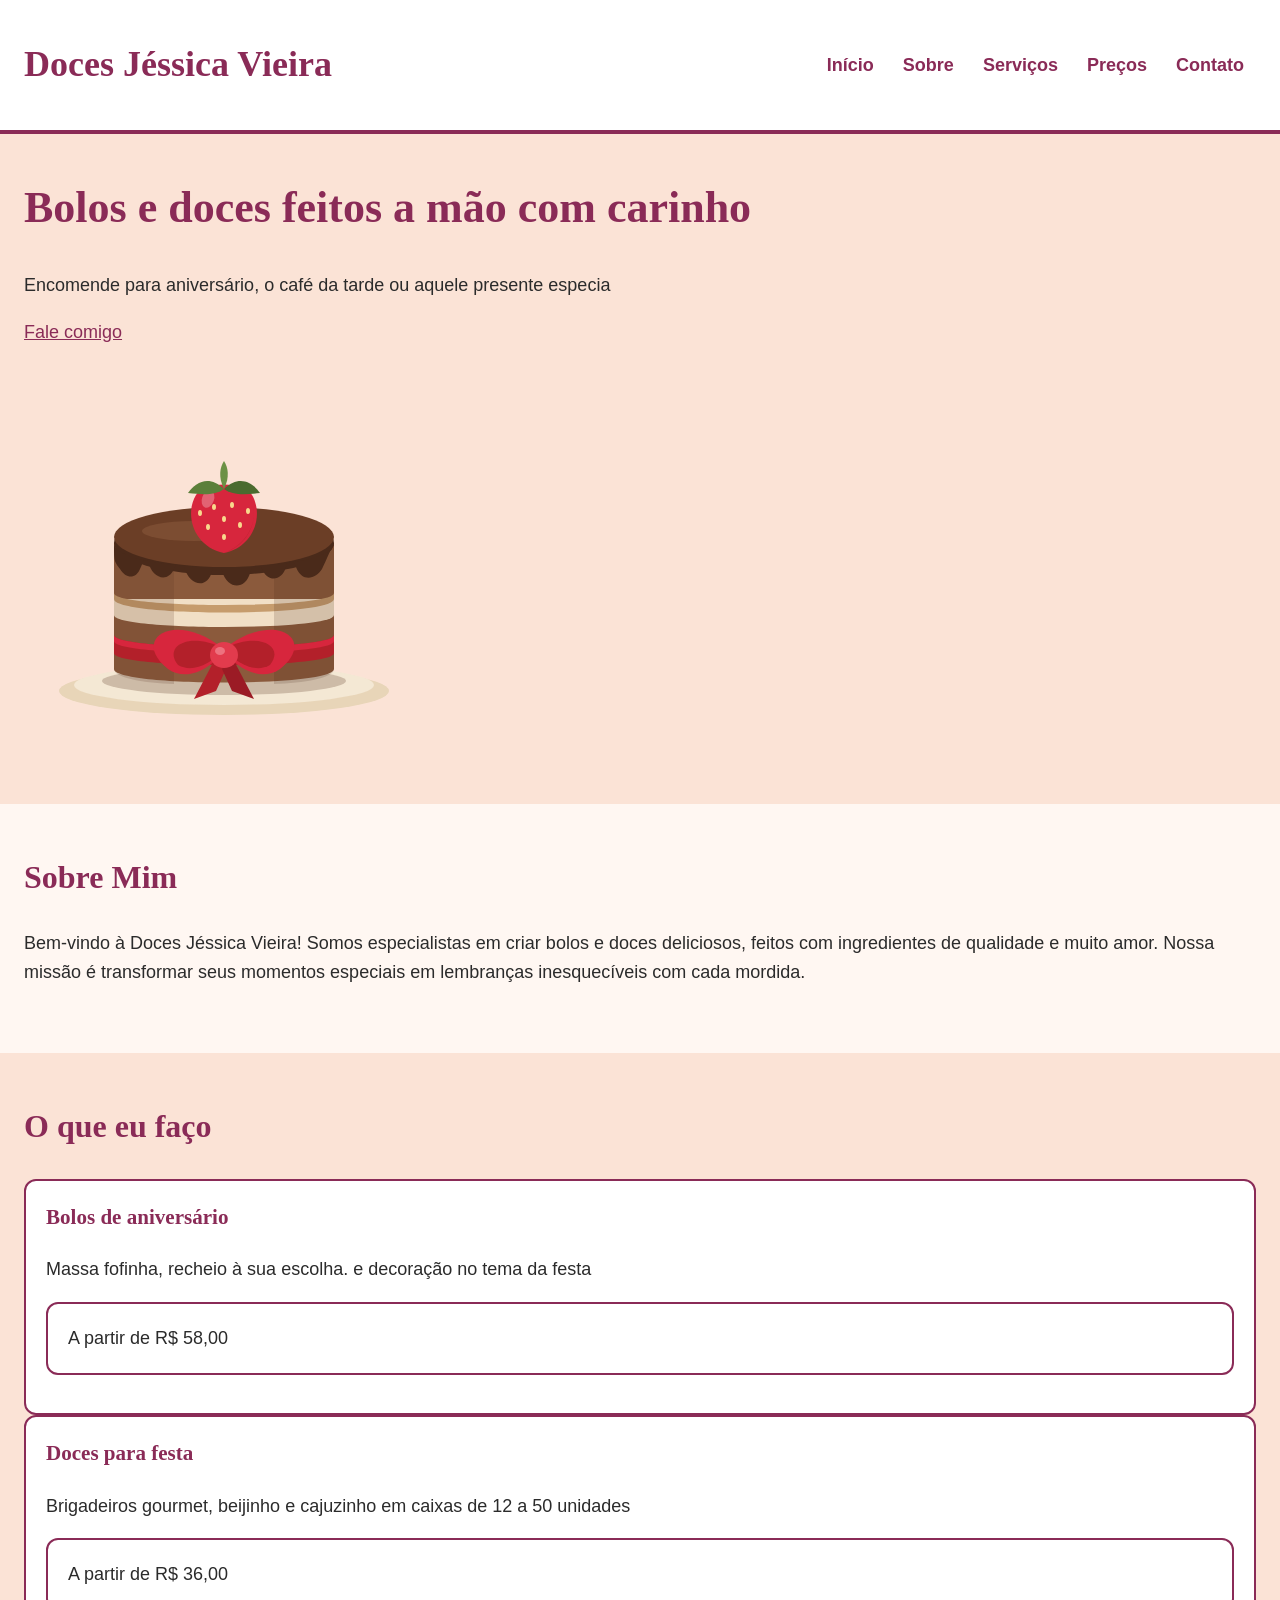
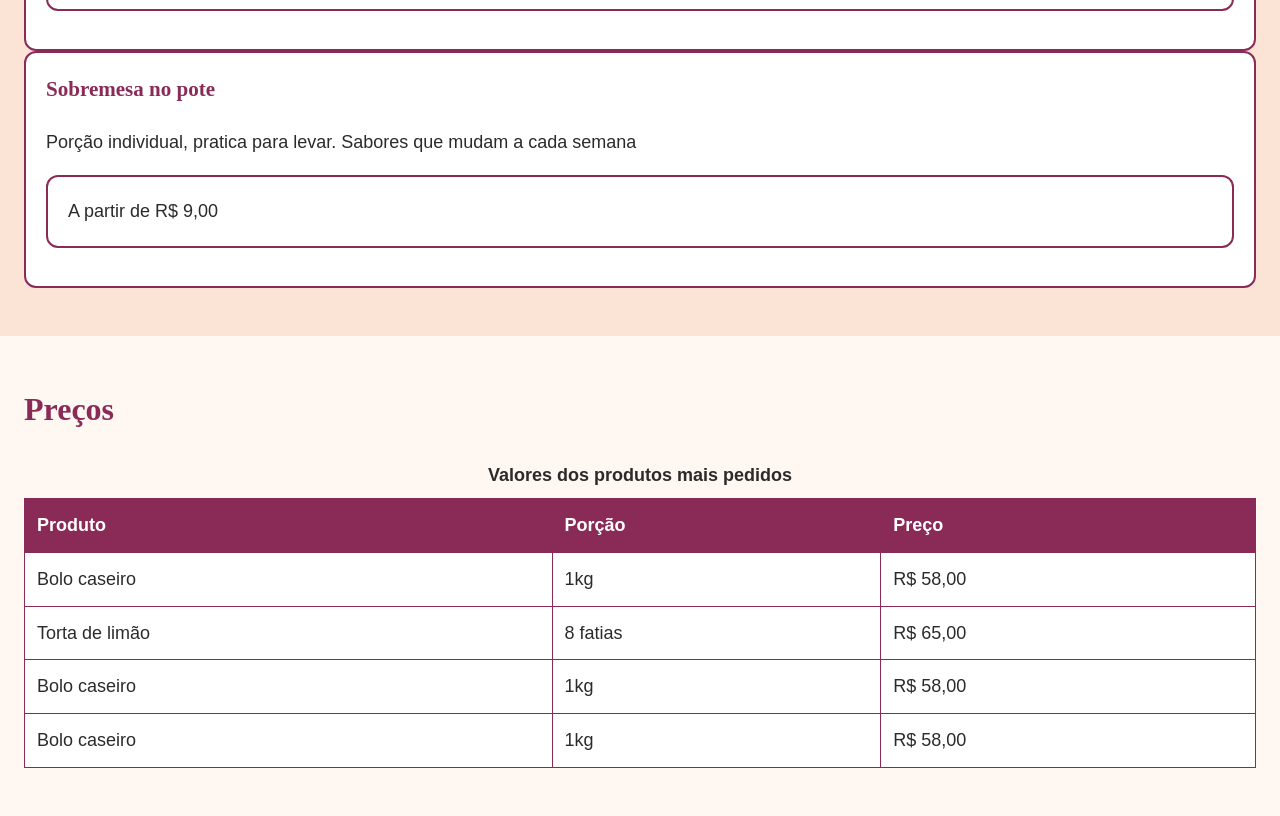
==== Doces_JéssicaVieira.html @ 3c29eb93 "feat: pagina Doces Jessica Vieira" ====
<!DOCTYPE html>
<html lang="pt-br">
<head>
    <meta charset="UTF-8">
    <meta name="viewport" content="width=device-width, initial-scale=1.0">
    <title>Document</title>
    <link rel="stylesheet" href="style2.css">
</head>
<body>
    <header>
        <h1>Doces Jéssica Vieira</h1>
        <nav>
            <a href="#home">Início</a>
            <a href="#sobre">Sobre</a>
            <a href="#serviços">Serviços</a>
            <a href="#preços">Preços</a>
            <a href="#contato">Contato</a>
        </nav>
    </header>

    <main>
        <section id="inicio" class= "banner">
            <div class="conteúdo"></div>
                <div class="banner-texto">
                    <h1>Bolos e doces feitos a mão com carinho </h1>
                    <p>Encomende para aniversário, o café da tarde ou aquele presente especia</p>
                    <a class="botão" href="#contato">Fale comigo</a>
                </div>  
                
                <div class="banner-imagem">
                    <img src="assets/assets/Bolo.svg" alt="Bolo de chocolate com morango e laço vermelho" width="400" height="400">
                </div>
        </section>    

        <section id="sobre">
            <div class ="conteúdo">
            <h2>Sobre Mim</h2>
            <p>Bem-vindo à Doces Jéssica Vieira! Somos especialistas em criar bolos e doces deliciosos, feitos com ingredientes de qualidade e muito amor. Nossa missão é transformar seus momentos especiais em lembranças inesquecíveis com cada mordida.</p>
            </div>
        </section>
            
        <section id="serviços" class="banner">
            <div class="conteúdo">
                <h2>O que eu faço</h2>
                <class="card">
                    <article class="card">
                        <h3>Bolos de aniversário</h3>
                        <p>Massa fofinha, recheio à sua escolha. e decoração no tema da festa</p>
                        <p class="card preço">A partir de R$ 58,00</p>
                    </article>

                    <article class="card">
                        <h3>Doces para festa</h3>
                        <p>Brigadeiros gourmet, beijinho e cajuzinho em caixas de 12 a 50 unidades</p>
                         <p class="card preço">A partir de R$ 36,00</p>
                    </article>
                    <article class="card">
                        <h3>Sobremesa no pote</h3>
                        <p>Porção individual, pratica para levar. Sabores que mudam a cada semana</p>
                        <p class="card preço">A partir de R$ 9,00</p>
                    </article>
            </div>         
        </section>
        
        <section id="preços">
            <div class = "conteúdo">
                <h2>Preços</h2>
                <table class ="tabela">
                    <caption> Valores dos produtos mais pedidos</caption>
                    <thead>
                        <tr>
                            <th scope="col">Produto</th>
                            <th scope="col">Porção</th>
                            <th scope="col">Preço</th>
                        </tr>
                    </thead>
                    <tbody>
                        <tr>
                            <td>Bolo caseiro</td>
                            <td>1kg</td>
                            <td>R$ 58,00</td>
                </tr>
                <tr>
                    <td>Torta de limão</td>
                    <td>8 fatias</td>
                    <td>R$ 65,00</td>
                </tr>
                <tr>
                    <td>Bolo caseiro</td>
                    <td>1kg</td>
                    <td>R$ 58,00</td>
                </tr>
                <tr>
                    <td>Bolo caseiro</td>
                    <td>1kg</td>
                    <td>R$ 58,00</td>
                </tr>
        </section>
        
</body>
</html>
---- style2.css ----
/* ---------- AULA 5: tags (cores e fonte da página) ---------- */
        body {
            margin: 0px;
            font-family: Arial, Helvetica, sans-serif;
            font-size: 18px;
            line-height: 1.6;
            color: #2b2b2b;
            background-color: #fff7f2;
        }

        h1, h2, h3, .logo {
            font-family: Georgia, "Times New Roman", serif;
            color: #8a2b57;
        }

        h2 {
            font-size: 32px;
            margin-top: 0;
        }

        a {
            color: #8a2b57;
        }

        img {
            max-width: 100%;   /* a imagem nunca passa da largura da tela */
            height: auto;
        }

        section {
            padding: 48px 24px;
        }

        /* guarda o conteúdo num bloco centralizado */
        .conteudo {
            max-width: 1000px;
            margin: 0 auto;
        }

        /* ---------- AULA 5: classes do topo e do banner ---------- */
        header {
            background-color: #ffffff;
            border-bottom: 4px solid #8a2b57;
            padding: 12px 24px;
            display: flex;
            flex-wrap: wrap;
            justify-content: space-between;
            align-items: center;
            gap: 8px;
        }

        .logo {
            font-size: 28px;
            font-weight: bold;
            margin: 0;
        }

        nav a {
            display: inline-block;
            padding: 8px 12px;
            text-decoration: none;
            font-weight: bold;
        }

        nav a:hover {
            background-color: #8a2b57;
            color: #ffffff;
        }

        .banner {
            background-color: #fbe3d6;
        }

        .banner .conteudo {
            display: flex;
            flex-wrap: wrap;
            align-items: center;
            gap: 32px;
        }

        .banner-texto {
            flex: 1 1 320px;
        }

        .banner-imagem {
            flex: 1 1 320px;
        }

        .banner h1 {
            font-size: 44px;
            line-height: 1.2;
            margin-top: 0;
        }
 .botao {
            display: inline-block;
            background-color: #8a2b57;
            color: #ffffff;
            padding: 12px 28px;
            border-radius: 30px;
            text-decoration: none;
            font-weight: bold;
            border: none;
            font-size: 18px;
            cursor: pointer;
        }

        .botao:hover {
            background-color: #5e1a3b;
        }

        .cards {
            display: flex;
            flex-wrap: wrap;
            gap: 20px;
        }

        .card {
            flex: 1 1 250px;
            background-color: #ffffff;
            border: 2px solid #8a2b57;
            border-radius: 12px;
            padding: 20px;
        }

        .card h3 {
            margin-top: 0;
        }

        .card-preco {
            font-weight: bold;
            color: #8a2b57;
        }

        /* ---------- AULA 6: tabela de preços ---------- */
        .tabela {
            width: 100%;
            border-collapse: collapse;
            background-color: #ffffff;
        }

        .tabela th {
            background-color: #8a2b57;
            color: #ffffff;
            text-align: left;
        }

        .tabela th,
        .tabela td {
            padding: 12px;
            border: 1px solid #8a2b57;
        }

        .tabela td:last-child {
            white-space: nowrap;   /* o preço não quebra de linha */
        }

        .tabela tbody tr:hover {
            background-color: #fbe3d6;
        }

        .tabela caption {
            text-align: center;
            padding-bottom: 8px;
            font-weight: bold;
        }
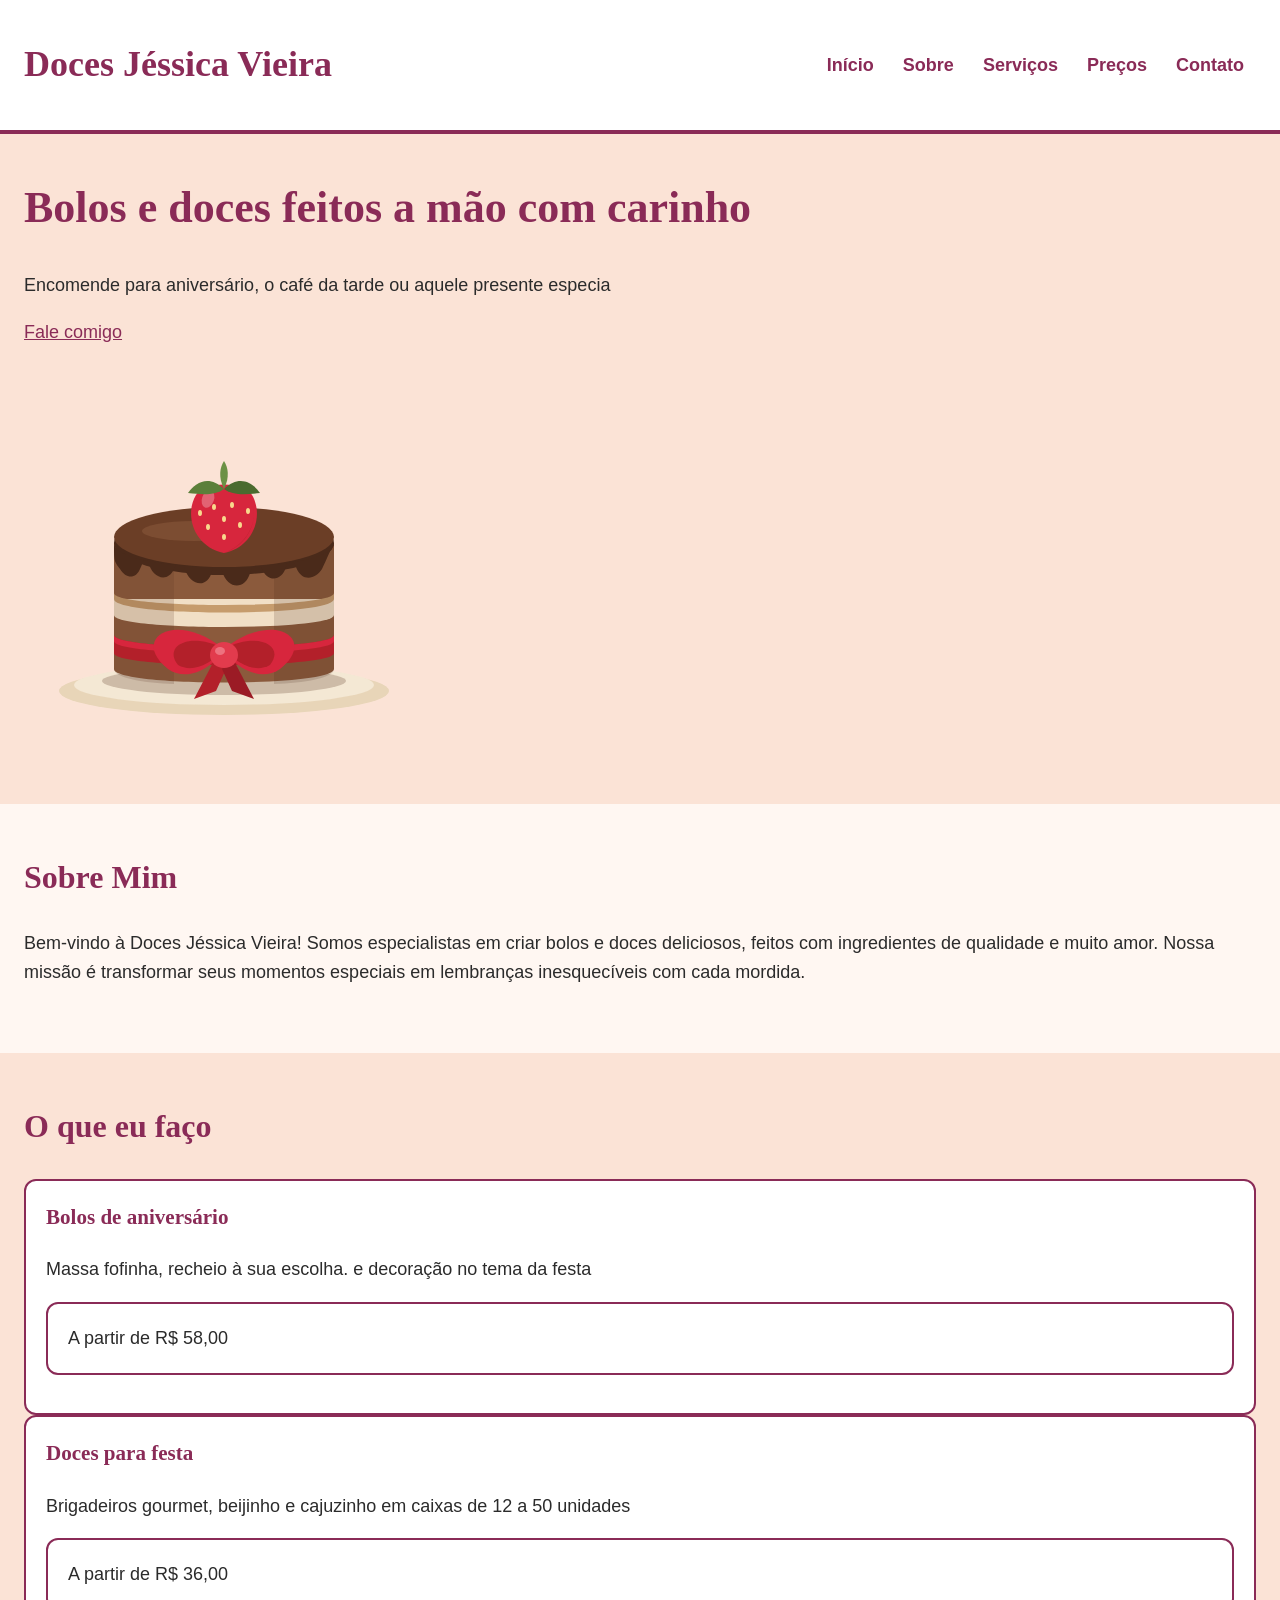
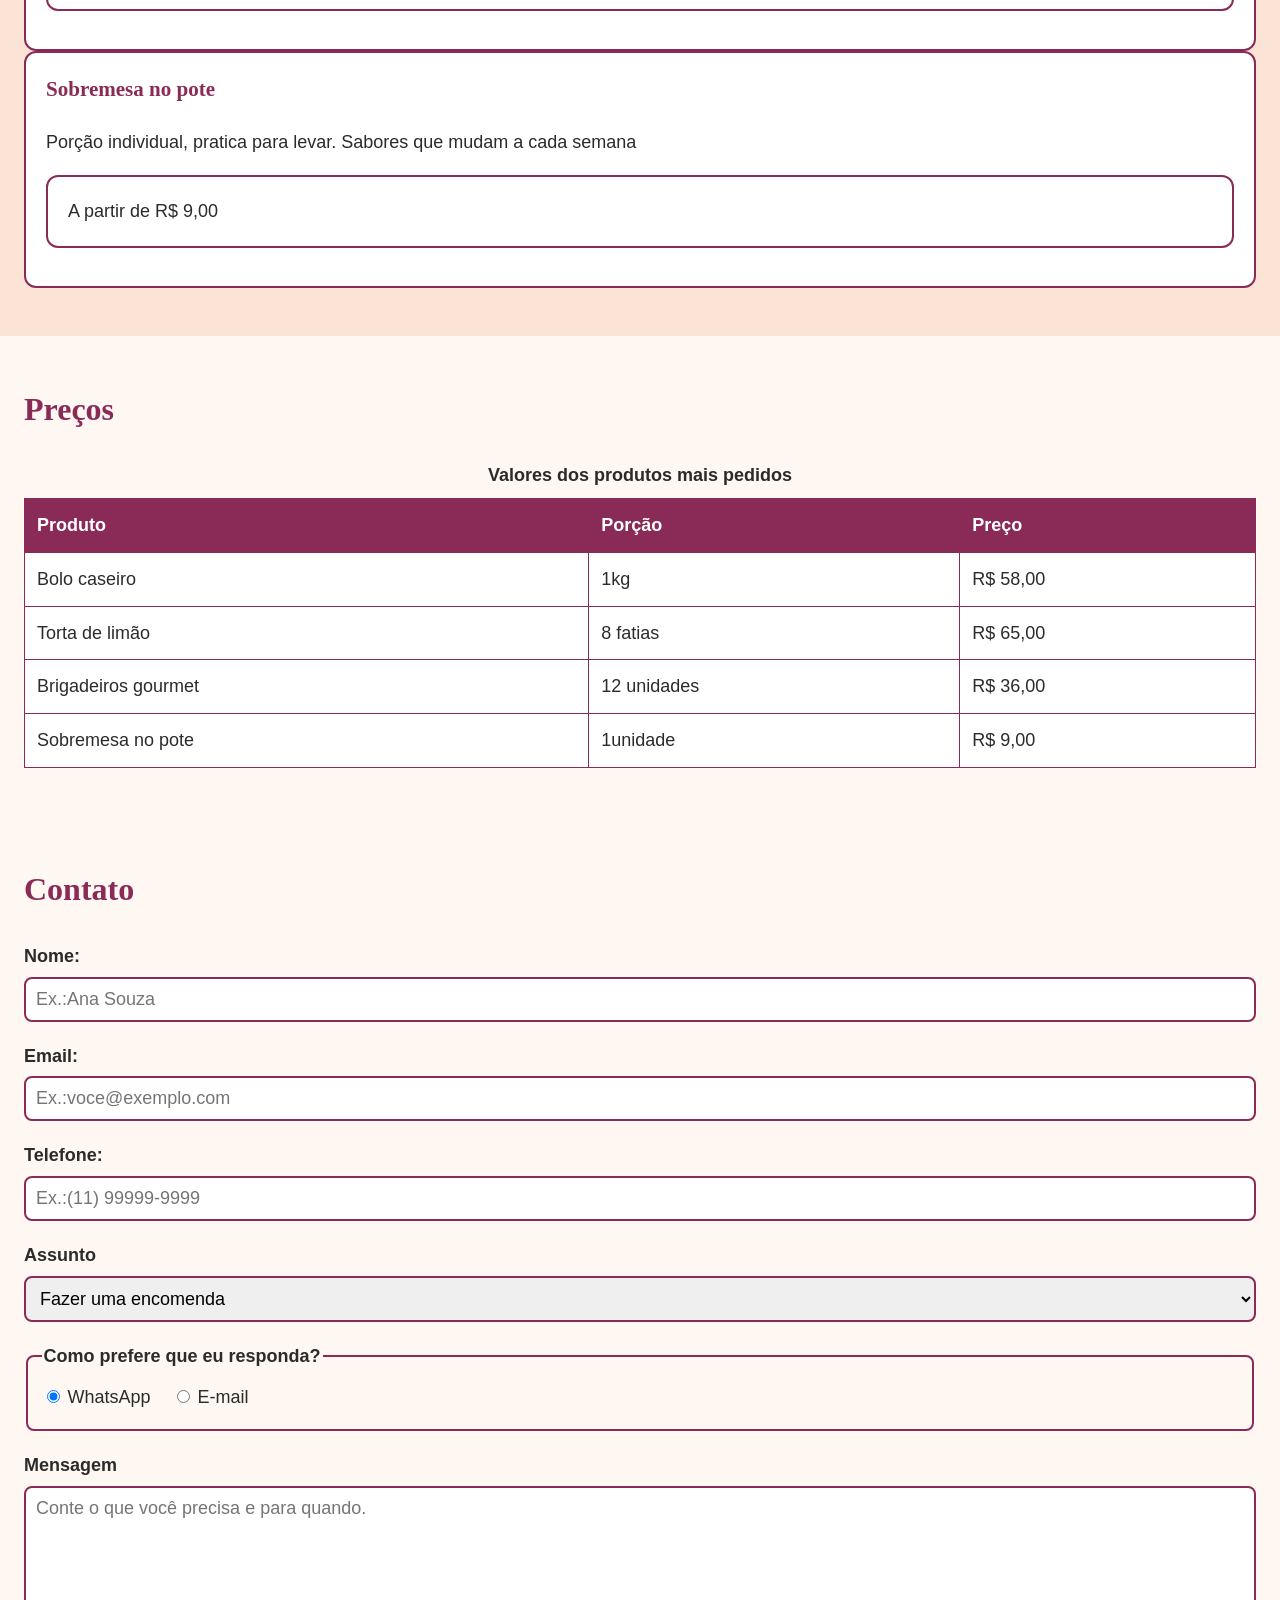
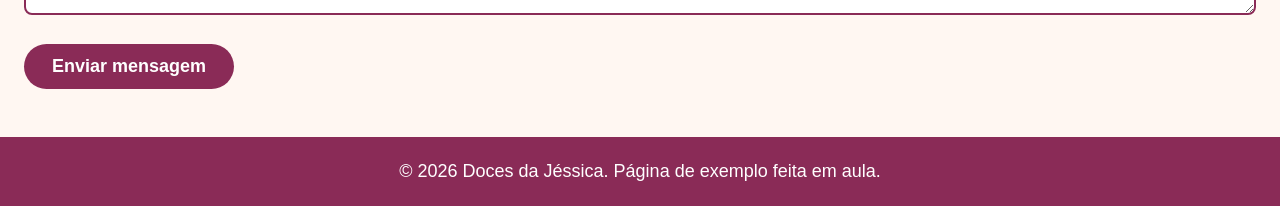
==== commit 16c9a29b: "feat: finalizacao da pagina HTML" ====
--- a/Doces_JéssicaVieira.html
+++ b/Doces_JéssicaVieira.html
@@ -74,28 +74,77 @@
                             <th scope="col">Preço</th>
                         </tr>
                     </thead>
-                    <tbody>
                         <tr>
                             <td>Bolo caseiro</td>
                             <td>1kg</td>
                             <td>R$ 58,00</td>
-                </tr>
-                <tr>
-                    <td>Torta de limão</td>
-                    <td>8 fatias</td>
-                    <td>R$ 65,00</td>
-                </tr>
-                <tr>
-                    <td>Bolo caseiro</td>
-                    <td>1kg</td>
-                    <td>R$ 58,00</td>
-                </tr>
-                <tr>
-                    <td>Bolo caseiro</td>
-                    <td>1kg</td>
-                    <td>R$ 58,00</td>
-                </tr>
+                        </tr>
+                        <tr>
+                            <td>Torta de limão</td>
+                            <td>8 fatias</td>
+                            <td>R$ 65,00</td>
+                        </tr>
+                        <tr>
+                             <td>Brigadeiros gourmet</td>
+                             <td>12 unidades</td>
+                             <td>R$ 36,00</td>
+                        </tr>
+                        <tr>
+                            <td>Sobremesa no pote</td>
+                            <td>1unidade</td>
+                            <td>R$ 9,00</td>
+                        </tr>
+                    </div>
+                </table>
+            </div>
         </section>
-        
+
+        <section id="contato">
+            <div class="conteúdo">
+                <h2>Contato</h2>
+                <form action="#" method="get">
+                    <div class="campo">
+                        <label for="nome">Nome:</label>
+                        <input type="text" id="nome" name="nome" placeholder="Ex.:Ana Souza" required>
+                    </div>
+                    <div class="campo">
+                        <label for="email">Email:</label>
+                        <input type="email" id="email" name="email" placeholder="Ex.:voce@exemplo.com" required>
+                    </div>
+                    <div class="campo">
+                        <label for="telefone">Telefone:</label>
+                        <input type="tel" id="telefone" name="telefone" placeholder="Ex.:(11) 99999-9999" required>
+                    </div>
+
+                    <div class="campo">
+                        <label for="assunto">Assunto</label>
+                        <select id="assunto" name="assunto">
+                            <option value="encomenda">Fazer uma encomenda</option>
+                            <option value="orcamento">Pedir um orçamento</option>
+                            <option value="duvida">Tirar uma dúvida</option> 
+                        </select>
+                    </div>
+                    <fieldset class="campo">
+                        <legend>Como prefere que eu responda?</legend>
+                        <label class="opcao"><input type="radio" name="resposta" value="whatsapp" checked> WhatsApp</label>
+                        <label class="opcao"><input type="radio" name="resposta" value="email"> E-mail</label>
+                    </fieldset>
+                      <div class="campo">
+                        <label for="mensagem">Mensagem</label>
+                        <textarea id="mensagem" name="mensagem" rows="5" placeholder="Conte o que você precisa e para quando."></textarea>
+                    </div>
+
+                    <button type="submit" class="botao">Enviar mensagem</button>
+                </form>
+            
+    </footer>
+                     </div>
+        </section>
+    </main>
+
+    <footer>
+        <p>© 2026 Doces da Jéssica. Página de exemplo feita em aula.</p>
+    </footer>
+
 </body>
 </html>
--- a/style2.css
+++ b/style2.css
@@ -163,4 +163,91 @@
             text-align: center;
             padding-bottom: 8px;
             font-weight: bold;
-        }+        }
+        
+        /* ---------- AULA 7: formulário ---------- */
+        .campo {
+            margin-bottom: 20px;
+        }
+
+        .campo label,
+        legend {
+            display: block;
+            font-weight: bold;
+            margin-bottom: 6px;
+        }
+
+        .campo input[type="text"],
+        .campo input[type="email"],
+        .campo input[type="tel"],
+        .campo select,
+        .campo textarea {
+            width: 100%;
+            box-sizing: border-box;
+            padding: 10px;
+            font-size: 18px;
+            border: 2px solid #8a2b57;
+            border-radius: 8px;
+            font-family: Arial, Helvetica, sans-serif;
+        }
+
+        fieldset {
+            border: 2px solid #8a2b57;
+            border-radius: 8px;
+        }
+
+        .campo label.opcao {
+            display: inline-block;
+            font-weight: normal;
+            margin-right: 16px;
+        }
+
+        /* contorno visível para quem navega só com a tecla Tab */
+        a:focus,
+        input:focus,
+        select:focus,
+        textarea:focus,
+        button:focus {
+            outline: 4px solid #1b4dd8;
+            outline-offset: 2px;
+        }
+
+        /* ---------- rodapé ---------- */
+        footer {
+            background-color: #8a2b57;
+            color: #ffffff;
+            text-align: center;
+            padding: 20px 24px;
+        }
+
+        footer p {
+            margin: 0;
+        }
+
+        /* ---------- AULA 8: responsivo (telas até 700 px) ---------- */
+        @media (max-width: 700px) {
+            body {
+                font-size: 17px;
+            }
+
+            .banner h1 {
+                font-size: 34px;
+            }
+
+            h2 {
+                font-size: 28px;
+            }
+
+            section {
+                padding: 32px 16px;
+            }
+
+            .tabela th,
+            .tabela td {
+                padding: 8px;
+            }
+        }
+    </style>
+
+</head>
+<body>
